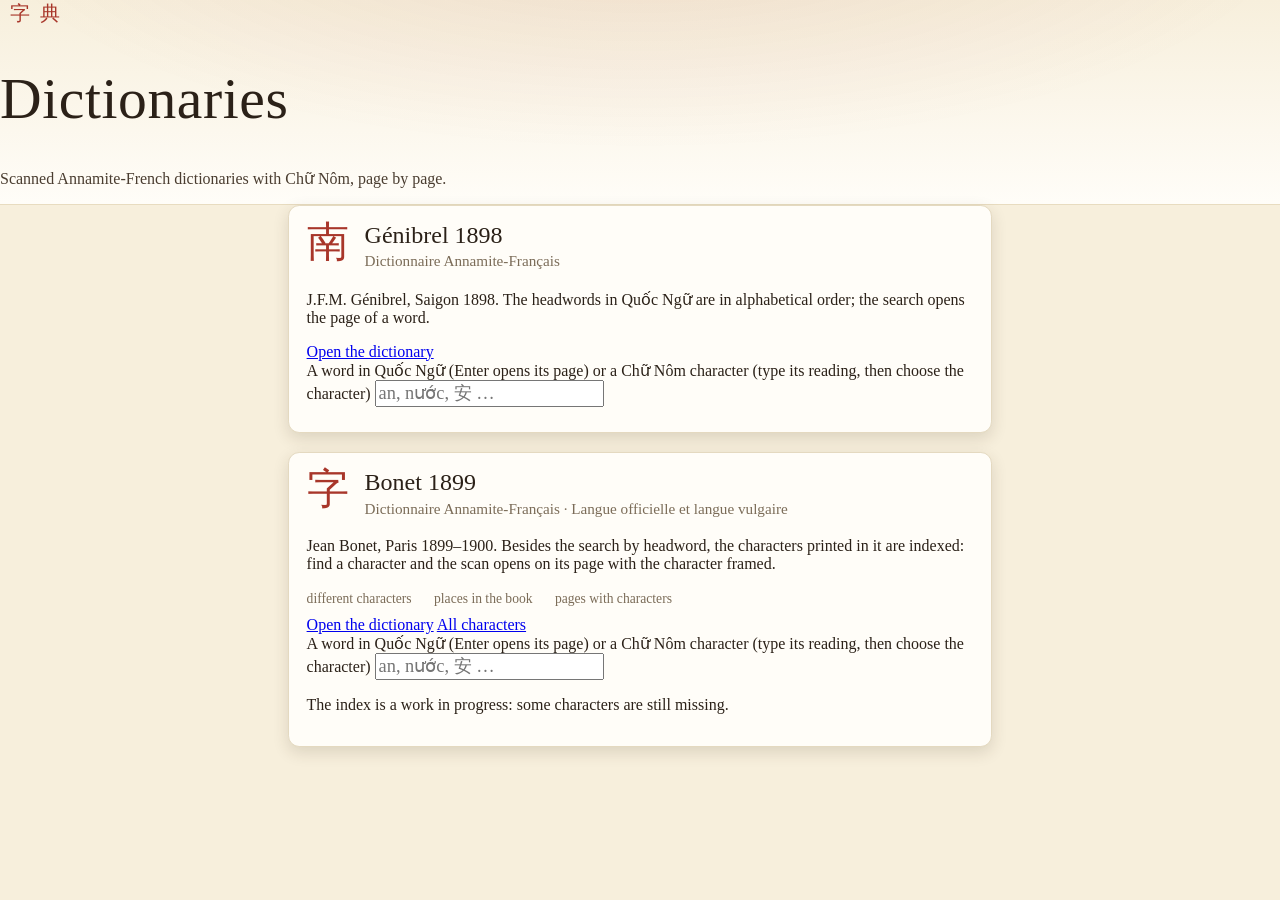
==== dict/index.html @ 1dcbb2fb "Dictionaries: a search field for Génibrel too Both cards have one: a word in Quốc Ngữ opens its page" ====
<!DOCTYPE html>
<html lang="en">
<head>
  <meta charset="UTF-8">
  <meta name="viewport" content="width=device-width, initial-scale=1.0">
  <title>Dictionaries – Génibrel 1898, Bonet 1899 | Chunom.org</title>
  <meta name="description" content="Scanned Annamite-French dictionaries with Chữ Nôm: Génibrel 1898 and Bonet 1899, page by page, with headword search and an index of the characters of Bonet.">
  <link rel="stylesheet" href="https://qatt.org/vendor/bootstrap/css/bootstrap.min.css">
  <link rel="stylesheet" href="https://qatt.org/css/site.css">
  <link rel="stylesheet" href="https://qatt.org/vendor/bootstrap-icons/bootstrap-icons.min.css">
  <script src="https://qatt.org/js/navigation.js"></script>
  <script defer src="/chunom/js/ime.js"></script>
  <script defer src="/chunom/js/detail.js"></script>
  <style>
    :root { --ink: #2b2118; --accent: #a8362a; --paper: #f7efdc; --line: #e4d9c0; --field: #cdbf9f; --muted: #7b6c58; }
    body { margin: 0; background: var(--paper); color: var(--ink); }
    /* the header of the pages of qatt.org and the Chunom site (.hero): the look of the theme "classic"; other themes override it */
    .hero {
      background:
        radial-gradient(60rem 22rem at 50% -6rem, rgba(168, 54, 42, .10), transparent 70%),
        linear-gradient(180deg, var(--paper) 0%, #fffdf8 100%);
      border-bottom: 1px solid #e8dcc0;
      color: var(--ink);
    }
    .hero h1 { font-family: Georgia, "Times New Roman", serif; font-weight: 400; font-size: clamp(2.2rem, 7vw, 3.6rem); letter-spacing: .01em; }
    .hero .han { color: var(--accent); font-size: 1.25rem; letter-spacing: .5em; padding-left: .5em; }
    .hero .lead { max-width: 38rem; color: #4a3d30; }
    @media (max-width: 575.98px) { .hero .han { letter-spacing: .3em; } }
    main { max-width: 44rem; margin: 0 auto; padding: 0 1rem 2rem; }
    .card-box { margin: 0 0 1.2rem; padding: 1rem 1.1rem; background: #fffdf8; border: 1px solid var(--line); border-radius: .7rem; box-shadow: 0 .35rem 1rem rgba(60, 40, 20, .14); }
    .dict-card { display: grid; grid-template-columns: auto 1fr; gap: .2rem 1rem; align-items: start; }
    .dict-card .seal { grid-row: span 2; font-family: var(--font-cjk), serif; font-size: 2.6rem; line-height: 1; color: var(--accent); }
    .dict-card h2 { font-family: Georgia, "Times New Roman", serif; font-weight: 400; font-size: 1.5rem; margin: 0; }
    .dict-card .sub { color: var(--muted); font-size: .95rem; }
    .dict-card .body { grid-column: 1 / -1; }
    .numbers { display: flex; flex-wrap: wrap; gap: .4rem 1.4rem; margin: .6rem 0; }
    .numbers b { font-size: 1.3rem; font-weight: 600; display: block; line-height: 1.1; }
    .numbers span { color: var(--muted); font-size: .85rem; }
    /* the character search of Bonet: one row per character typed, its pages as links that open the scan with the glyph framed */
    .find input { font-family: var(--font-cjk), system-ui, sans-serif; font-size: 1.15rem; }
    .hits { margin-top: .6rem; }
    .hit { display: flex; align-items: center; gap: .8rem; padding: .35rem 0; border-top: 1px solid var(--line); }
    .hit:first-child { border-top: 0; }
    .hit .ch { font-family: var(--font-cjk), serif; font-size: 2rem; line-height: 1; min-width: 2.2rem; text-align: center; cursor: pointer; border: 0; background: none; color: inherit; padding: 0; }
    .hit .ch:hover { color: var(--accent); }
    .hit .pages a { margin-right: .7rem; white-space: nowrap; }
    .hit .none { color: var(--muted); font-size: .9rem; }
  </style>
</head>
<body>
<header class="hero pt-4 pt-sm-5 pb-4 mb-4">
  <div class="container text-center">
    <div class="han mb-2">字典</div>
    <h1 class="mb-3" data-vi="Từ điển">Dictionaries</h1>
    <p class="lead mx-auto mb-0" data-vi="Từ điển An Nam–Pháp có chữ Nôm, quét từng trang.">Scanned Annamite-French dictionaries with Chữ Nôm, page by page.</p>
  </div>
</header>
<main>

  <section class="card-box dict-card" id="genibrel">
    <div class="seal" aria-hidden="true">南</div>
    <h2>Génibrel 1898</h2>
    <div class="sub" lang="fr">Dictionnaire Annamite-Français</div>
    <div class="body">
      <p class="mt-2 mb-3">J.F.M. Génibrel, Saigon 1898. <span id="genibrel-pages"></span> The headwords in Quốc Ngữ are in alphabetical order; the search opens the page of a word.</p>
      <a class="btn btn-cinnabar btn-pill mb-3" href="/chunom/dict/genibrel.html"><i class="bi bi-book me-1"></i><span data-vi="Mở từ điển">Open the dictionary</span></a>
      <form class="find" role="search" data-dict="genibrel">
        <label class="form-label small text-secondary" for="find-genibrel" data-vi="Một từ Quốc Ngữ (Enter mở trang của từ) hoặc một chữ Nôm (gõ âm đọc rồi chọn chữ)">A word in Quốc Ngữ (Enter opens its page) or a Chữ Nôm character (type its reading, then choose the character)</label>
        <input class="form-control" id="find-genibrel" type="search" autocomplete="off" enterkeyhint="search" placeholder="an, nước, 安 …">
        <div class="hits" aria-live="polite"></div>
      </form>
    </div>
  </section>

  <section class="card-box dict-card" id="bonet">
    <div class="seal" aria-hidden="true">字</div>
    <h2>Bonet 1899</h2>
    <div class="sub" lang="fr">Dictionnaire Annamite-Français · Langue officielle et langue vulgaire</div>
    <div class="body">
      <p class="mt-2 mb-2">Jean Bonet, Paris 1899–1900. <span id="bonet-pages"></span> Besides the search by headword, the characters printed in it are indexed: find a character and the scan opens on its page with the character framed.</p>
      <div class="numbers" id="bonet-numbers" hidden>
        <div><b id="n-chars"></b><span data-vi="chữ khác nhau">different characters</span></div>
        <div><b id="n-places"></b><span data-vi="vị trí trong sách">places in the book</span></div>
        <div><b id="n-pages"></b><span data-vi="trang có chữ">pages with characters</span></div>
      </div>
      <div class="d-flex flex-wrap gap-2 mb-3">
        <a class="btn btn-cinnabar btn-pill" href="/chunom/dict/bonet.html"><i class="bi bi-book me-1"></i><span data-vi="Mở từ điển">Open the dictionary</span></a>
        <a class="btn btn-quiet btn-pill" href="/chunom/dict/bonet-chars.html"><i class="bi bi-grid-3x3-gap me-1"></i><span data-vi="Tất cả các chữ">All characters</span></a>
      </div>
      <form class="find" role="search" data-dict="bonet">
        <label class="form-label small text-secondary" for="find-bonet" data-vi="Một từ Quốc Ngữ (Enter mở trang của từ) hoặc một chữ Nôm (gõ âm đọc rồi chọn chữ)">A word in Quốc Ngữ (Enter opens its page) or a Chữ Nôm character (type its reading, then choose the character)</label>
        <input class="form-control" id="find-bonet" type="search" autocomplete="off" enterkeyhint="search" placeholder="an, nước, 安 …">
        <div class="hits" aria-live="polite"></div>
      </form>
      <p class="small text-secondary mt-3 mb-0" data-vi="Chỉ mục đang được làm: một số chữ chưa có.">The index is a work in progress: some characters are still missing.</p>
    </div>
  </section>

</main>
<script type="module">
  import { DICTIONARIES } from './dictionaries.js';

  // the number of pages of the dictionary itself (from page 1 to the part after it in the contents, else to the last image), from the definitions of the viewer
  const pages = d => (d.toc.find(([page]) => page > 1)?.[0] ?? d.lastImage - d.offset + 1) - 1;
  const setPages = (id, d) => {
    const span = document.getElementById(id);
    span.textContent = `${pages(d)} pages.`;
    span.dataset.vi = `${pages(d)} trang.`;
  };
  setPages('genibrel-pages', DICTIONARIES.genibrel);
  setPages('bonet-pages', DICTIONARIES.bonet);

  // the index of the characters of Bonet: { char: [[page, x0, y0, x1, y1], …] }
  const index = await fetch('/chunom/dict/data/bonet-chars.json').then(r => r.ok ? r.json() : {}).catch(() => ({}));
  const chars = Object.keys(index);
  if (chars.length) {
    const places = Object.values(index).flat();
    const fmt = n => n.toLocaleString(Lang?.current === 'vi' ? 'vi' : 'en');
    document.getElementById('n-chars').textContent = fmt(chars.length);
    document.getElementById('n-places').textContent = fmt(places.length);
    document.getElementById('n-pages').textContent = fmt(new Set(places.map(p => p[0])).size);
    document.getElementById('bonet-numbers').hidden = false;
  }

  const isHan = ch => /[\p{Script=Han}\u{F0000}-\u{FFFFD}]/u.test(ch);
  const el = (tag, props = {}, ...children) => {
    const node = Object.assign(document.createElement(tag), props);
    node.append(...children);
    return node;
  };
  const viewer = id => `/chunom/dict/${id}.html`;

  // the readings of a character (of the IME, which has every character of dict.csv); loaded once, only when a character is asked for
  let imeLoad = null;
  function readingsOf(ch) {
    if (window.VietIme && !imeLoad) imeLoad = VietIme.load().then(() => finds.forEach(f => f.show()));
    return [...new Set((window.VietIme?.lookupGlyph(ch) || []).filter(e => e.glyph === ch).map(e => e.reading.toLowerCase()))];
  }
  // its readings as links to the page of that headword, to look for the character there
  function byReading(id, ch, prefix) {
    const readings = readingsOf(ch);
    const box = el('div', { className: 'none' }, prefix);
    if (readings.length) box.append(Lang.t('Look it up by its reading: ', 'Tra theo âm đọc: '), ...readings.flatMap((r, i) => [i ? ' · ' : '',
      el('a', { href: `${viewer(id)}?q=${encodeURIComponent(r)}`, textContent: r })]).filter(Boolean));
    else box.append(Lang.t('No reading known. ', 'Chưa biết âm đọc. '), el('a', { href: viewer(id), textContent: Lang.t('Open the dictionary', 'Mở từ điển') }));
    return box;
  }

  // the search field of a dictionary: a word in Quốc Ngữ opens its page in the viewer (Enter), every character gets a row:
  // Bonet: its pages of the index (the scan opens with the glyph framed), else its readings; Génibrel: its readings
  const finds = [...document.querySelectorAll('form[data-dict]')].map(form => {
    const id = form.dataset.dict;
    const input = form.querySelector('input');
    const hits = form.querySelector('.hits');
    const row = ch => {
      const button = el('button', { type: 'button', className: 'ch', textContent: ch, title: Lang.t('Details', 'Chi tiết') });
      button.addEventListener('click', () => window.ChunomDetail?.open(ch));
      let list;
      if (id === 'bonet') {
        const seen = new Set();
        const own = (index[ch] || []).filter(p => !seen.has(p[0]) && seen.add(p[0]));
        list = own.length
          ? el('div', { className: 'pages' }, ...own.map(([page, ...box]) =>
              el('a', { href: `${viewer(id)}#${page}@${box.join(',')}`, textContent: `${Lang.t('p.', 'tr.')} ${page}` })))
          : byReading(id, ch, Lang.t('Not found in the scan automatically yet. ', 'Chưa tự động tìm thấy trong bản quét. '));
      } else list = byReading(id, ch, '');
      return el('div', { className: 'hit' }, button, list);
    };
    const show = () => hits.replaceChildren(...[...new Set(Array.from(input.value).filter(isHan))].map(row));
    input.addEventListener('input', show);
    form.addEventListener('submit', e => {
      e.preventDefault();
      const word = input.value.trim();
      if (word && !Array.from(word).some(isHan)) location.href = `${viewer(id)}?q=${encodeURIComponent(word)}`;
      else show();
    });
    // Telex and the Chữ Nôm candidates of chunom.org: a reading becomes a character (a click or its number); Enter keeps the word
    const attach = () => { if (window.VietIme && !input.ime) input.ime = new VietIme(input, { defer: true }); };
    if (window.VietIme) attach(); else window.addEventListener('load', attach);
    return { show };
  });
  document.addEventListener('langchange', () => finds.forEach(f => f.show()));
</script>
</body>
</html>
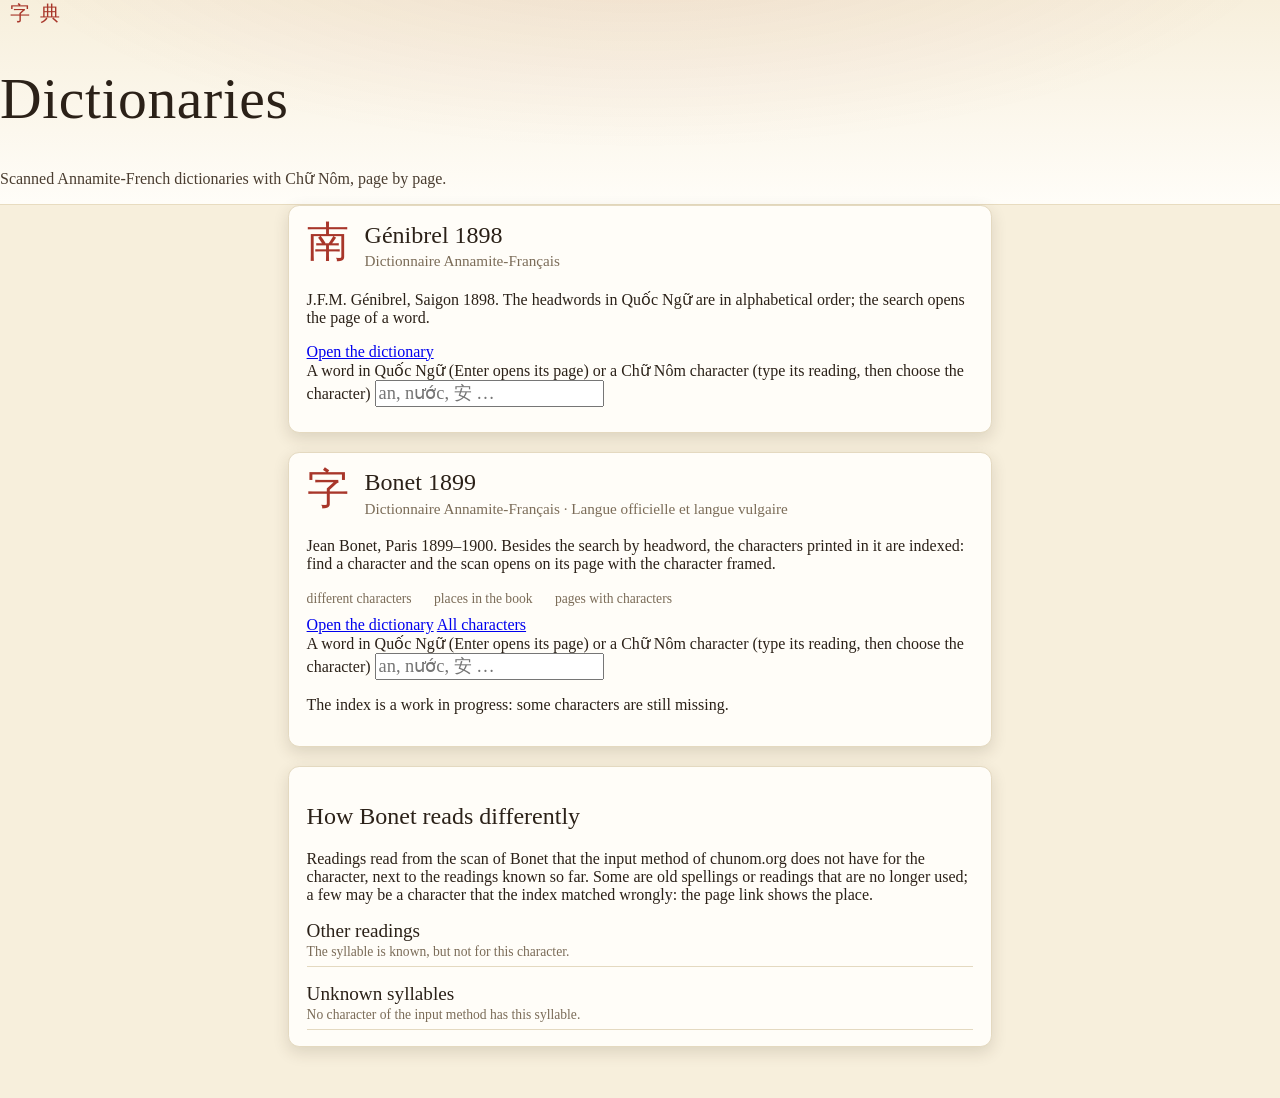
==== commit f35809ea: "Bonet: two tables of the readings that differ on the dictionary overview Co-Authored-By: Claude Opus" ====
--- a/dict/index.html
+++ b/dict/index.html
@@ -44,7 +44,23 @@
     .hit .ch { font-family: var(--font-cjk), serif; font-size: 2rem; line-height: 1; min-width: 2.2rem; text-align: center; cursor: pointer; border: 0; background: none; color: inherit; padding: 0; }
     .hit .ch:hover { color: var(--accent); }
     .hit .pages a { margin-right: .7rem; white-space: nowrap; }
+    .hit .pages .rd { display: inline-block; color: var(--muted); font-style: italic; margin-left: .3em; }
+    .hit .pages .rd.read { font-style: normal; }
     .hit .none { color: var(--muted); font-size: .9rem; }
+    /* the readings of Bonet that the IME does not have: two compact tables, side by side when there is room */
+    .bonet-new { display: grid; grid-template-columns: repeat(auto-fit, minmax(min(100%, 24rem), 1fr)); gap: 1rem 1.5rem; }
+    .bonet-new h3 { font-family: Georgia, "Times New Roman", serif; font-weight: 400; font-size: 1.2rem; margin: 0; }
+    .bonet-new h3 small { font-family: system-ui, sans-serif; font-size: .8rem; color: var(--muted); margin-left: .4rem; }
+    .bonet-new .note { font-size: .85rem; color: var(--muted); margin: .1rem 0 .4rem; }
+    .bonet-new .scroll { max-height: 26rem; overflow-y: auto; border-top: 1px solid var(--line); }
+    .bonet-new table { width: 100%; border-collapse: collapse; font-size: .9rem; }
+    .bonet-new th { position: sticky; top: 0; background: color-mix(in srgb, var(--paper) 94%, transparent); font-weight: 600; font-size: .78rem; color: var(--muted); text-align: left; padding: .25rem .35rem; }
+    .bonet-new td { padding: .1rem .35rem; border-bottom: 1px solid var(--line); vertical-align: baseline; }
+    .bonet-new .ch { font-family: var(--font-cjk), serif; font-size: 1.35rem; line-height: 1.2; border: 0; background: none; color: inherit; padding: 0; cursor: pointer; }
+    .bonet-new .ch:hover { color: var(--accent); }
+    .bonet-new .bn { font-weight: 600; white-space: nowrap; }
+    .bonet-new .kn { color: var(--muted); }
+    .bonet-new td:last-child { white-space: nowrap; text-align: right; }
   </style>
 </head>
 <body>
@@ -96,6 +112,23 @@
     </div>
   </section>
 
+  <section class="card-box" id="bonet-readings">
+    <h2 class="h4 mb-1" style="font-family: Georgia, 'Times New Roman', serif; font-weight: 400"><span data-vi="Bonet đọc khác">How Bonet reads differently</span></h2>
+    <p class="small text-secondary mb-3">Readings read from the scan of Bonet that the input method of chunom.org does not have for the character, next to the readings known so far. Some are old spellings or readings that are no longer used; a few may be a character that the index matched wrongly: the page link shows the place.</p>
+    <div class="bonet-new">
+      <div>
+        <h3><span data-vi="Âm đọc khác">Other readings</span><small id="n-other"></small></h3>
+        <p class="note">The syllable is known, but not for this character.</p>
+        <div class="scroll" id="t-other"></div>
+      </div>
+      <div>
+        <h3><span data-vi="Âm tiết chưa biết">Unknown syllables</span><small id="n-unknown"></small></h3>
+        <p class="note">No character of the input method has this syllable.</p>
+        <div class="scroll" id="t-unknown"></div>
+      </div>
+    </div>
+  </section>
+
 </main>
 <script type="module">
   import { DICTIONARIES } from './dictionaries.js';
@@ -110,8 +143,14 @@
   setPages('genibrel-pages', DICTIONARIES.genibrel);
   setPages('bonet-pages', DICTIONARIES.bonet);
 
-  // the index of the characters of Bonet: { char: [[page, x0, y0, x1, y1], …] }
-  const index = await fetch('/chunom/dict/data/bonet-chars.json').then(r => r.ok ? r.json() : {}).catch(() => ({}));
+  // the index of the characters of Bonet: { char: [[page, x0, y0, x1, y1], …] }, and the readings of a character on a page, read from the scan or derived
+  // from the headwords of the page { read: { char: [[page, reading, …], …] }, derived: { the same } }
+  const [index, readings] = await Promise.all(['bonet-chars', 'bonet-readings'].map(name =>
+    fetch(`/chunom/dict/data/${name}.json`).then(r => r.ok ? r.json() : {}).catch(() => ({}))));
+  const derivedTitle = () => Lang.t('Derived from the headwords of the page', 'Suy ra từ các mục từ của trang');
+  const readTitle = () => Lang.t('Read from the scan', 'Đọc từ bản quét');
+  const at = (kind, ch, page) => (readings[kind]?.[ch] || []).find(p => p[0] === page)?.slice(1) || [];
+  const readingsAt = (ch, page) => { const r = at('read', ch, page); return r.length ? { read: true, list: r } : { read: false, list: at('derived', ch, page) }; };
   const chars = Object.keys(index);
   if (chars.length) {
     const places = Object.values(index).flat();
@@ -160,8 +199,12 @@
         const seen = new Set();
         const own = (index[ch] || []).filter(p => !seen.has(p[0]) && seen.add(p[0]));
         list = own.length
-          ? el('div', { className: 'pages' }, ...own.map(([page, ...box]) =>
-              el('a', { href: `${viewer(id)}#${page}@${box.join(',')}`, textContent: `${Lang.t('p.', 'tr.')} ${page}` })))
+          ? el('div', { className: 'pages' }, ...own.map(([page, ...box]) => {
+              const link = el('a', { href: `${viewer(id)}#${page}@${box.join(',')}`, textContent: `${Lang.t('p.', 'tr.')} ${page}` });
+              const r = readingsAt(ch, page);
+              if (r.list.length) link.append(el('span', { className: 'rd' + (r.read ? ' read' : ''), textContent: r.list.join(' / '), title: r.read ? readTitle() : derivedTitle() }));
+              return link;
+            }))
           : byReading(id, ch, Lang.t('Not found in the scan automatically yet. ', 'Chưa tự động tìm thấy trong bản quét. '));
       } else list = byReading(id, ch, '');
       return el('div', { className: 'hit' }, button, list);
@@ -180,6 +223,28 @@
     return { show };
   });
   document.addEventListener('langchange', () => finds.forEach(f => f.show()));
+
+  // the readings of Bonet that the IME does not have (dict/data/bonet-new.json: { readings: [{ char, reading, known, syllable, places }] }, written by the
+  // private repository from the readings read from the scan): those of a known syllable and the unknown syllables, each a table in the order of Bonet
+  fetch('/chunom/dict/data/bonet-new.json').then(r => r.ok ? r.json() : null).catch(() => null).then(data => {
+    if (!data) { document.getElementById('bonet-readings').hidden = true; return; }
+    const KNOWN_MAX = 6;   // the known readings shown; the rest in the title
+    const table = list => {
+      const head = () => el('tr', {}, ...[['Char', 'Chữ'], ['Bonet', 'Bonet'], ['Known', 'Đã biết'], ['Page', 'Trang']].map(([en, vi]) => el('th', {}, (s => (s.dataset.vi = vi, s))(el('span', { textContent: en })))));
+      return el('table', {}, el('thead', {}, head()), el('tbody', {}, ...list.map(r => {
+        const ch = el('button', { type: 'button', className: 'ch', textContent: r.char, title: Lang.t('Details', 'Chi tiết') });
+        ch.addEventListener('click', () => window.ChunomDetail?.open(r.char));
+        const known = r.known.length > KNOWN_MAX ? r.known.slice(0, KNOWN_MAX).join(', ') + ', …' : r.known.join(', ');
+        return el('tr', {}, el('td', {}, ch), el('td', { className: 'bn', textContent: r.reading }), el('td', { className: 'kn', textContent: known || '–', title: r.known.join(', ') }),
+          el('td', {}, ...r.places.flatMap((p, i) => [i ? ' ' : '', el('a', { href: `${viewer('bonet')}#${p[0]}@${p.slice(1).join(',')}`, textContent: p[0] })])));
+      })));
+    };
+    const other = data.readings.filter(r => !r.syllable), unknown = data.readings.filter(r => r.syllable);
+    document.getElementById('n-other').textContent = other.length;
+    document.getElementById('n-unknown').textContent = unknown.length;
+    document.getElementById('t-other').replaceChildren(table(other));
+    document.getElementById('t-unknown').replaceChildren(table(unknown));
+  });
 </script>
 </body>
 </html>
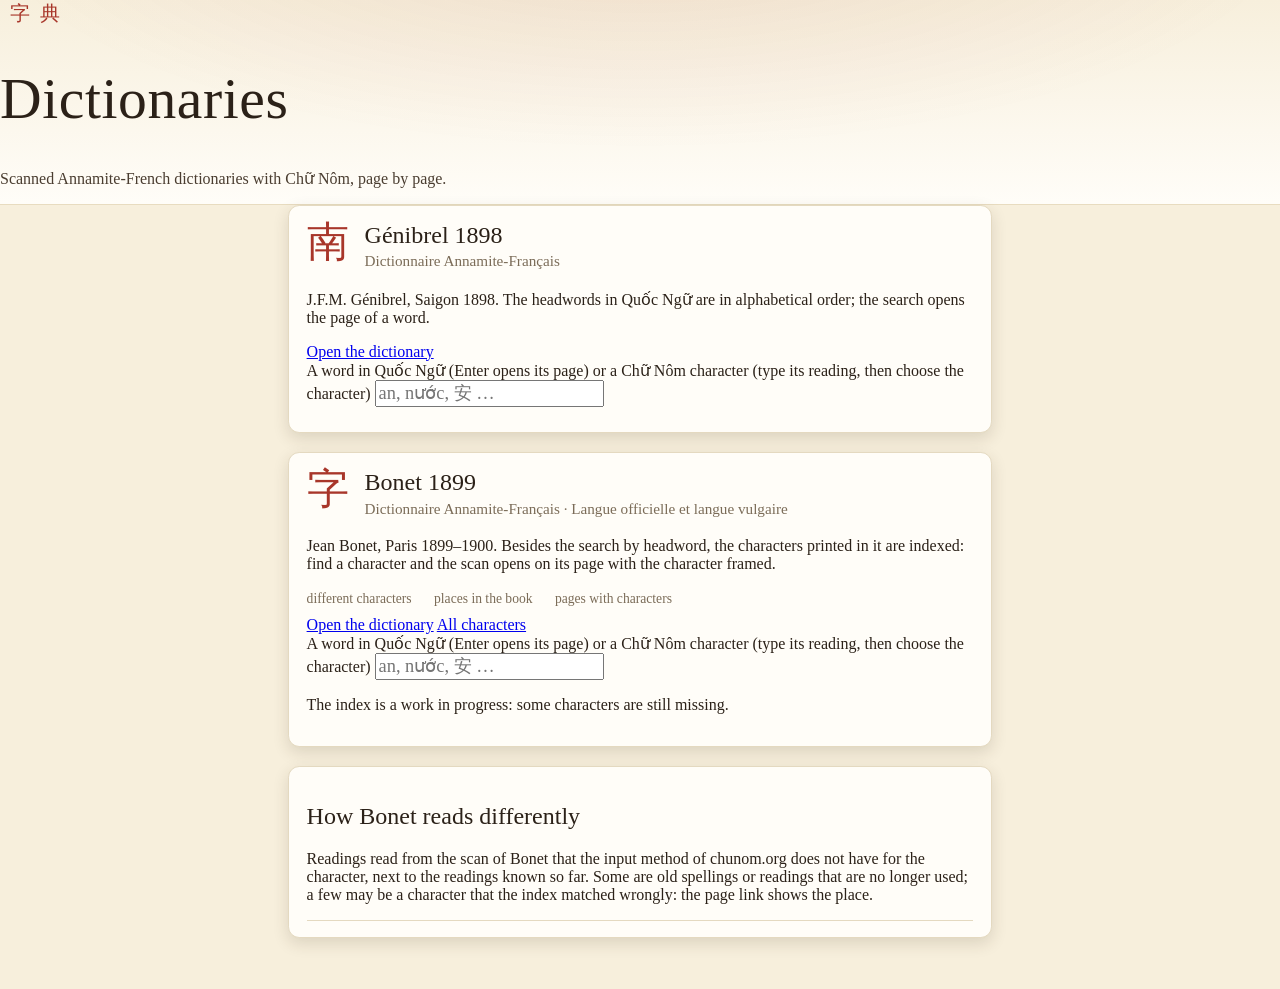
==== commit dc5cd4f8: "Bonet: the readings that differ in one table Co-Authored-By: Claude Opus 5.5 <noreply@anthropic.com>" ====
--- a/dict/index.html
+++ b/dict/index.html
@@ -48,10 +48,7 @@
     .hit .pages .rd.read { font-style: normal; }
     .hit .none { color: var(--muted); font-size: .9rem; }
     /* the readings of Bonet that the IME does not have: two compact tables, side by side when there is room */
-    .bonet-new { display: grid; grid-template-columns: repeat(auto-fit, minmax(min(100%, 24rem), 1fr)); gap: 1rem 1.5rem; }
-    .bonet-new h3 { font-family: Georgia, "Times New Roman", serif; font-weight: 400; font-size: 1.2rem; margin: 0; }
-    .bonet-new h3 small { font-family: system-ui, sans-serif; font-size: .8rem; color: var(--muted); margin-left: .4rem; }
-    .bonet-new .note { font-size: .85rem; color: var(--muted); margin: .1rem 0 .4rem; }
+    #bonet-readings h2 small { font-family: system-ui, sans-serif; font-size: .8rem; color: var(--muted); margin-left: .5rem; }
     .bonet-new .scroll { max-height: 26rem; overflow-y: auto; border-top: 1px solid var(--line); }
     .bonet-new table { width: 100%; border-collapse: collapse; font-size: .9rem; }
     .bonet-new th { position: sticky; top: 0; background: color-mix(in srgb, var(--paper) 94%, transparent); font-weight: 600; font-size: .78rem; color: var(--muted); text-align: left; padding: .25rem .35rem; }
@@ -113,19 +110,10 @@
   </section>
 
   <section class="card-box" id="bonet-readings">
-    <h2 class="h4 mb-1" style="font-family: Georgia, 'Times New Roman', serif; font-weight: 400"><span data-vi="Bonet đọc khác">How Bonet reads differently</span></h2>
+    <h2 class="h4 mb-1" style="font-family: Georgia, 'Times New Roman', serif; font-weight: 400"><span data-vi="Bonet đọc khác">How Bonet reads differently</span><small id="n-bonet-new"></small></h2>
     <p class="small text-secondary mb-3">Readings read from the scan of Bonet that the input method of chunom.org does not have for the character, next to the readings known so far. Some are old spellings or readings that are no longer used; a few may be a character that the index matched wrongly: the page link shows the place.</p>
     <div class="bonet-new">
-      <div>
-        <h3><span data-vi="Âm đọc khác">Other readings</span><small id="n-other"></small></h3>
-        <p class="note">The syllable is known, but not for this character.</p>
-        <div class="scroll" id="t-other"></div>
-      </div>
-      <div>
-        <h3><span data-vi="Âm tiết chưa biết">Unknown syllables</span><small id="n-unknown"></small></h3>
-        <p class="note">No character of the input method has this syllable.</p>
-        <div class="scroll" id="t-unknown"></div>
-      </div>
+      <div class="scroll" id="t-bonet-new"></div>
     </div>
   </section>
 
@@ -225,7 +213,7 @@
   document.addEventListener('langchange', () => finds.forEach(f => f.show()));
 
   // the readings of Bonet that the IME does not have (dict/data/bonet-new.json: { readings: [{ char, reading, known, syllable, places }] }, written by the
-  // private repository from the readings read from the scan): those of a known syllable and the unknown syllables, each a table in the order of Bonet
+  // private repository from the readings read from the scan): one table in the order of Bonet
   fetch('/chunom/dict/data/bonet-new.json').then(r => r.ok ? r.json() : null).catch(() => null).then(data => {
     if (!data) { document.getElementById('bonet-readings').hidden = true; return; }
     const KNOWN_MAX = 6;   // the known readings shown; the rest in the title
@@ -239,11 +227,8 @@
           el('td', {}, ...r.places.flatMap((p, i) => [i ? ' ' : '', el('a', { href: `${viewer('bonet')}#${p[0]}@${p.slice(1).join(',')}`, textContent: p[0] })])));
       })));
     };
-    const other = data.readings.filter(r => !r.syllable), unknown = data.readings.filter(r => r.syllable);
-    document.getElementById('n-other').textContent = other.length;
-    document.getElementById('n-unknown').textContent = unknown.length;
-    document.getElementById('t-other').replaceChildren(table(other));
-    document.getElementById('t-unknown').replaceChildren(table(unknown));
+    document.getElementById('n-bonet-new').textContent = data.readings.length;
+    document.getElementById('t-bonet-new').replaceChildren(table(data.readings));
   });
 </script>
 </body>
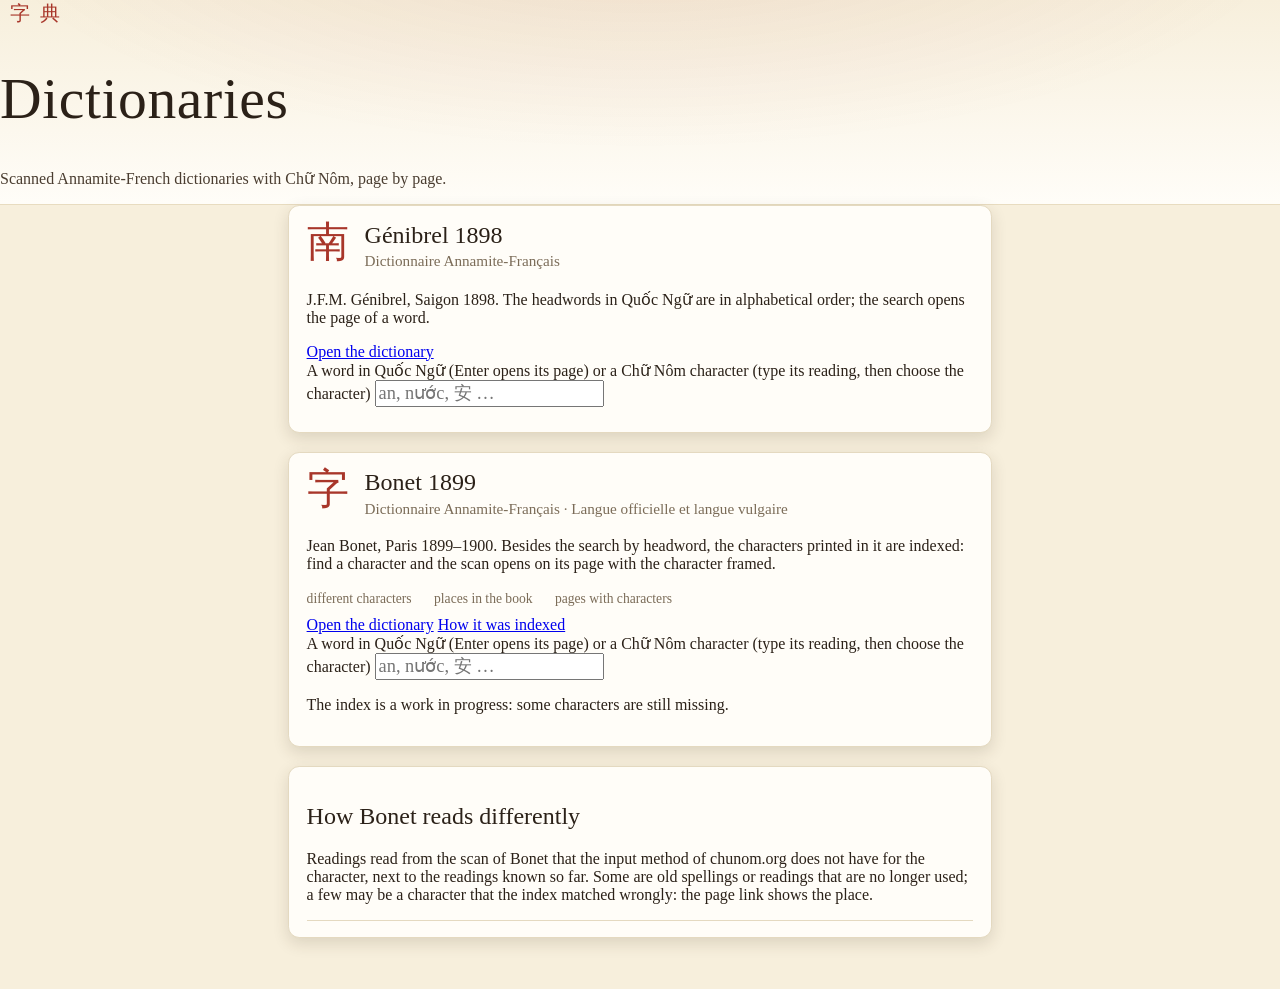
==== commit c2a81558: "Reading Bonet: own folder dict/bonet/ (story, characters, crops), the table of the new readings fold" ====
--- a/dict/index.html
+++ b/dict/index.html
@@ -49,9 +49,9 @@
     .hit .none { color: var(--muted); font-size: .9rem; }
     /* the readings of Bonet that the IME does not have: two compact tables, side by side when there is room */
     #bonet-readings h2 small { font-family: system-ui, sans-serif; font-size: .8rem; color: var(--muted); margin-left: .5rem; }
-    .bonet-new .scroll { max-height: 26rem; overflow-y: auto; border-top: 1px solid var(--line); }
+    .bonet-new .scroll { max-height: min(60vh, 32rem); overflow-y: auto; border-top: 1px solid var(--line); } /* about 15 rows; the rest scrolls inside */
     .bonet-new table { width: 100%; border-collapse: collapse; font-size: .9rem; }
-    .bonet-new th { position: sticky; top: 0; background: color-mix(in srgb, var(--paper) 94%, transparent); font-weight: 600; font-size: .78rem; color: var(--muted); text-align: left; padding: .25rem .35rem; }
+    .bonet-new th { position: sticky; top: 0; background: var(--paper); font-weight: 600; font-size: .78rem; color: var(--muted); text-align: left; padding: .25rem .35rem; }
     .bonet-new td { padding: .1rem .35rem; border-bottom: 1px solid var(--line); vertical-align: baseline; }
     .bonet-new .ch { font-family: var(--font-cjk), serif; font-size: 1.35rem; line-height: 1.2; border: 0; background: none; color: inherit; padding: 0; cursor: pointer; }
     .bonet-new .ch:hover { color: var(--accent); }
@@ -98,7 +98,7 @@
       </div>
       <div class="d-flex flex-wrap gap-2 mb-3">
         <a class="btn btn-cinnabar btn-pill" href="/chunom/dict/bonet.html"><i class="bi bi-book me-1"></i><span data-vi="Mở từ điển">Open the dictionary</span></a>
-        <a class="btn btn-quiet btn-pill" href="/chunom/dict/bonet-chars.html"><i class="bi bi-grid-3x3-gap me-1"></i><span data-vi="Tất cả các chữ">All characters</span></a>
+        <a class="btn btn-quiet btn-pill" href="/chunom/dict/bonet/"><i class="bi bi-journal-richtext me-1"></i><span data-vi="Câu chuyện chỉ mục">How it was indexed</span></a>
       </div>
       <form class="find" role="search" data-dict="bonet">
         <label class="form-label small text-secondary" for="find-bonet" data-vi="Một từ Quốc Ngữ (Enter mở trang của từ) hoặc một chữ Nôm (gõ âm đọc rồi chọn chữ)">A word in Quốc Ngữ (Enter opens its page) or a Chữ Nôm character (type its reading, then choose the character)</label>
